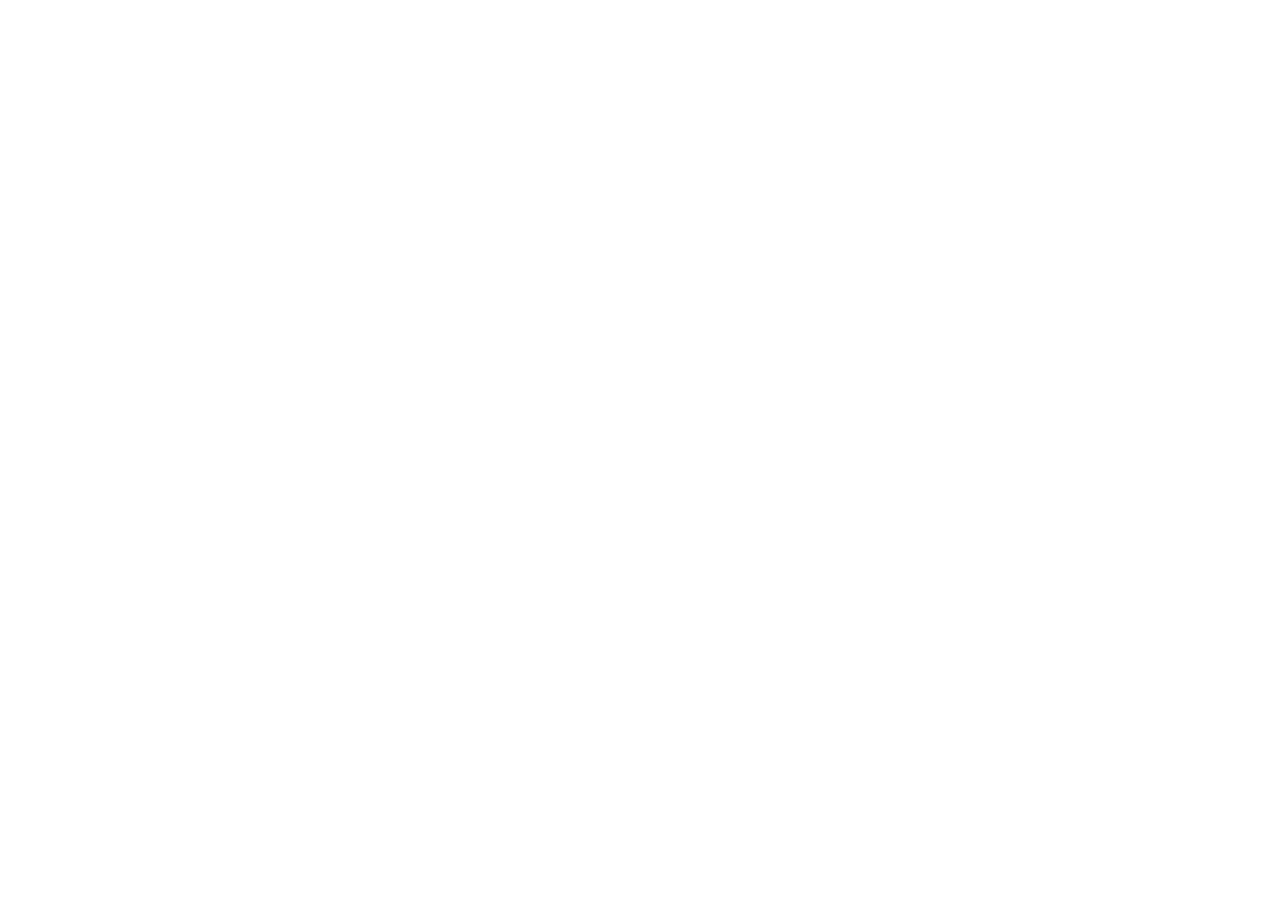
==== index.html @ 679a14f0 "Publish index.html (clean tree, Phase 6.2 re-push)" ====
<!doctype html>
<html lang="en">
  <head>
    <meta charset="utf-8" />
    <meta name="viewport" content="width=device-width, initial-scale=1, viewport-fit=cover, user-scalable=no" />
    <meta name="color-scheme" content="light dark" />
    <!-- Phase 6 PWA machinery for the app surface (route #/app). The
         manifest, service worker, icons, and greeting audio are static
         files copied verbatim from client/public/ at build time so they
         keep stable URLs. -->
    <meta name="theme-color" content="#121212" />
    <meta name="mobile-web-app-capable" content="yes" />
    <meta name="apple-mobile-web-app-capable" content="yes" />
    <meta name="apple-mobile-web-app-status-bar-style" content="black-translucent" />
    <meta name="apple-mobile-web-app-title" content="Idris OS" />
    <!-- The manifest, apple-touch-icon, and favicon links are injected at
         runtime by src/main.tsx: the bundler rewrites static link hrefs
         in this file to hashed bundle assets, which would break the
         stable URLs the PWA machinery requires. -->
    <!-- Empty inline icon: stops the browser fetching /favicon.ico, which
         lives outside the space's routes and fails auth. -->
    <link rel="icon" href="data:," />
    <title>Idris OS — Command View</title>
    
  <link rel="stylesheet" crossorigin href="./assets/index-151wm725.css"><script type="module" crossorigin src="./assets/index-xt5e1faw.js"></script></head>
  <body>
    <div
      data-generated-space-root=""
      data-generated-space-slug="idris-os-command-view"
    ></div>
  </body>
</html>
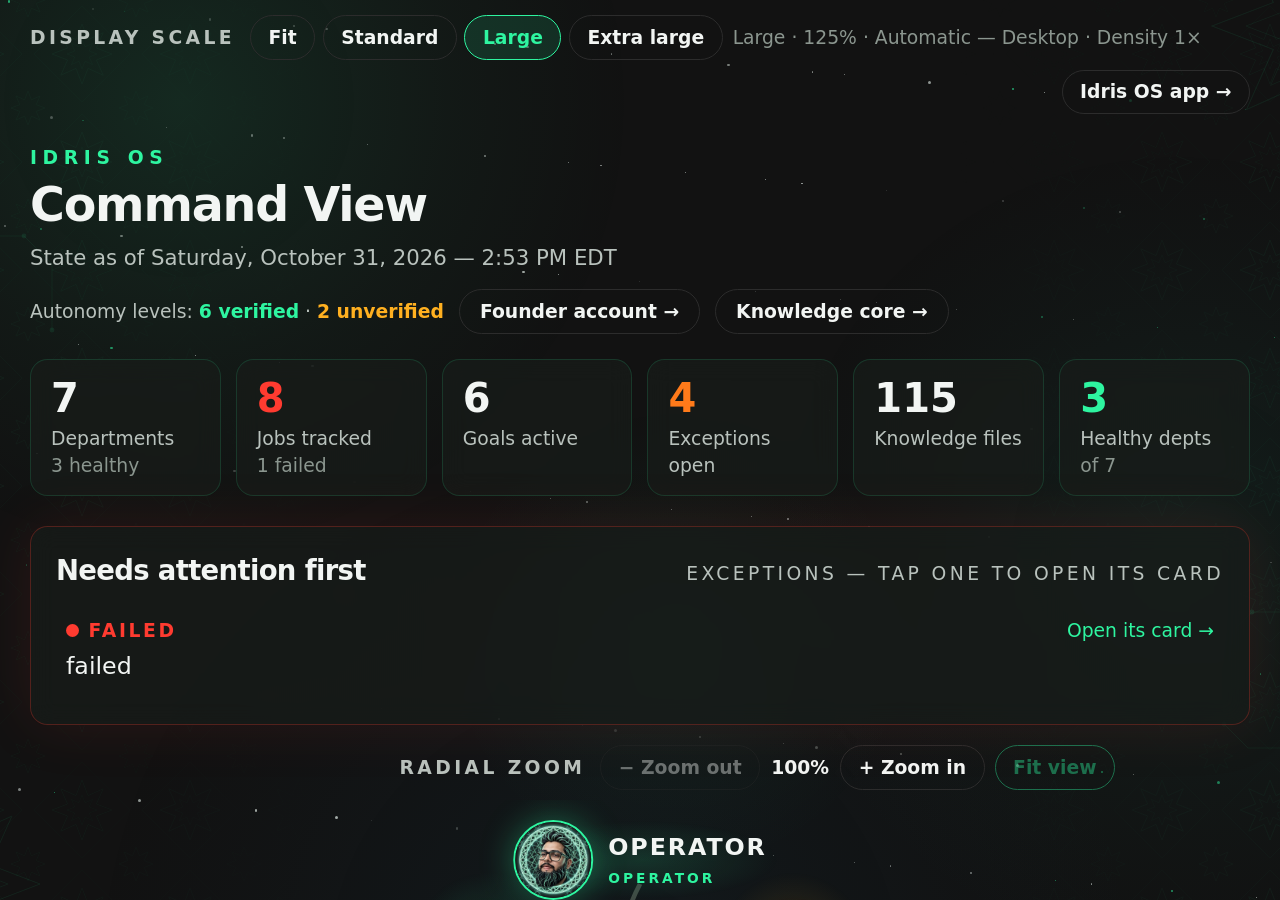
==== commit 234e1152: "Phase 6.2 fix: variant-safe render guards, error boundary, bounded snapshot settle, shell cache v2" ====
--- a/index.html
+++ b/index.html
@@ -22,7 +22,7 @@
     <link rel="icon" href="data:," />
     <title>Idris OS — Command View</title>
     
-  <link rel="stylesheet" crossorigin href="./assets/index-151wm725.css"><script type="module" crossorigin src="./assets/index-xt5e1faw.js"></script></head>
+  <link rel="stylesheet" crossorigin href="./assets/index-7gwzfdd6.css"><script type="module" crossorigin src="./assets/index-g83bqfcw.js"></script></head>
   <body>
     <div
       data-generated-space-root=""
--- a/assets/index-7gwzfdd6.css
+++ b/assets/index-7gwzfdd6.css
@@ -0,0 +1 @@
+:root{--buncss-light:initial;--buncss-dark: ;color-scheme:light dark;--twsa-safe-area-inset-top:env(safe-area-inset-top,0px);--twsa-safe-area-inset-right:env(safe-area-inset-right,0px);--twsa-safe-area-inset-bottom:env(safe-area-inset-bottom,0px);--twsa-safe-area-inset-left:env(safe-area-inset-left,0px)}@media (prefers-color-scheme:dark){:root{--buncss-light: ;--buncss-dark:initial}}html,[data-generated-space-root]{height:100%;min-height:100%}[data-generated-space-root]{overflow:auto;position:fixed;scrollbar-width:none;inset:0}.hatch-space-root[data-hatch-space-root]{--hatch-space-bottom-padding:calc(var(--bottom-padding,0px) + env(safe-area-inset-bottom,0px));box-sizing:border-box;min-height:calc(100% + var(--header-height,0px) + var(--hatch-space-bottom-padding));min-height:calc(100dvh + var(--header-height,0px) + var(--hatch-space-bottom-padding));padding-top:var(--header-height,0px);padding-bottom:var(--hatch-space-bottom-padding);background:var(--bg,#f4f7fb);color:var(--text,#0f172a)}@media (prefers-color-scheme:dark){:root:not([data-hatch-host-theme][data-hatch-color-scheme=light]) .hatch-space-root[data-hatch-space-root]{background:var(--bg,#0c111b);color:var(--text,#e5eef9)}}:root[data-hatch-host-theme][data-hatch-color-scheme=dark] .hatch-space-root[data-hatch-space-root]{background:var(--bg,#0c111b);color:var(--text,#e5eef9)}[data-generated-space-root]::-webkit-scrollbar{display:none}/*! tailwindcss v4.0.9 | MIT License | https://tailwindcss.com */@layer theme,base,components,utilities;@layer theme{:root,:host{--spacing:.25rem;--container-xl:36rem;--container-2xl:42rem;--container-5xl:64rem;--text-xs:13px;--text-xs--line-height:18px;--text-sm:15px;--text-sm--line-height:22px;--text-base:17px;--text-base--line-height:26px;--text-lg:19px;--text-lg--line-height:28px;--text-xl:22px;--text-xl--line-height:30px;--text-2xl:26px;--text-2xl--line-height:34px;--text-3xl:32px;--text-3xl--line-height:38px;--text-4xl:38px;--text-4xl--line-height:44px;--text-5xl:48px;--text-5xl--line-height:52px;--font-weight-medium:500;--font-weight-semibold:600;--font-weight-bold:700;--tracking-tight:-.025em;--tracking-wide:.025em;--leading-tight:1.25;--leading-snug:1.375;--leading-relaxed:1.625;--radius-lg:.5rem;--default-transition-duration:.15s;--default-transition-timing-function:cubic-bezier(.4,0,.2,1)}}@layer base{*,:after,:before{box-sizing:border-box;border:0 solid;margin:0;padding:0}::backdrop{box-sizing:border-box;border:0 solid;margin:0;padding:0}::-webkit-file-upload-button{box-sizing:border-box;border:0 solid;margin:0;padding:0}::file-selector-button{box-sizing:border-box;border:0 solid;margin:0;padding:0}html,:host{-webkit-text-size-adjust:100%;tab-size:4;font-feature-settings:initial;font-variation-settings:initial;-webkit-tap-highlight-color:transparent;font-family:ui-sans-serif,system-ui,-apple-system,BlinkMacSystemFont,Segoe UI,Roboto,Noto Sans,Ubuntu,Cantarell,Helvetica Neue,sans-serif,Apple Color Emoji,Segoe UI Emoji,Segoe UI Symbol,Noto Color Emoji;line-height:1.5}hr{color:inherit;border-top-width:1px;height:0}abbr:where([title]){-webkit-text-decoration:underline dotted;text-decoration:underline dotted}h1,h2,h3,h4,h5,h6{font-size:inherit;font-weight:inherit}a{color:inherit;-webkit-text-decoration:inherit;text-decoration:inherit}b,strong{font-weight:bolder}code,kbd,samp,pre{font-feature-settings:initial;font-variation-settings:initial;font-family:ui-monospace,SFMono-Regular,Menlo,Monaco,Consolas,Liberation Mono,Courier New,monospace;font-size:1em}small{font-size:80%}sub,sup{position:relative;vertical-align:baseline;font-size:75%;line-height:0}sub{bottom:-.25em}sup{top:-.5em}table{text-indent:0;border-color:inherit;border-collapse:collapse}:-moz-focusring{outline:auto}progress{vertical-align:baseline}summary{display:list-item}ol,ul,menu{list-style:none}img,svg,video,canvas,audio,iframe,embed,object{display:block;vertical-align:middle}img,video{max-width:100%;height:auto}button,input,select,optgroup,textarea{font:inherit;font-feature-settings:inherit;font-variation-settings:inherit;letter-spacing:inherit;color:inherit;opacity:1;background-color:#0000;border-radius:0}::-webkit-file-upload-button{font:inherit;font-feature-settings:inherit;font-variation-settings:inherit;letter-spacing:inherit;color:inherit;opacity:1;background-color:#0000;border-radius:0}::file-selector-button{font:inherit;font-feature-settings:inherit;font-variation-settings:inherit;letter-spacing:inherit;color:inherit;opacity:1;background-color:#0000;border-radius:0}:where(select:-webkit-any([multiple],[size])) optgroup{font-weight:bolder}:where(select:-moz-any([multiple],[size])) optgroup{font-weight:bolder}:where(select:is([multiple],[size])) optgroup{font-weight:bolder}:where(select:-webkit-any([multiple],[size])) optgroup option{padding-inline-start:20px}:where(select:-moz-any([multiple],[size])) optgroup option{padding-inline-start:20px}:where(select:is([multiple],[size])) optgroup option{padding-inline-start:20px}::-webkit-file-upload-button{margin-inline-end:4px}::file-selector-button{margin-inline-end:4px}::placeholder{opacity:1}@supports ( not (-webkit-appearance: -apple-pay-button)) or (contain-intrinsic-size: 1px){::placeholder{color:color-mix(in oklab,currentcolor 50%,transparent)}}textarea{resize:vertical}::-webkit-search-decoration{-webkit-appearance:none}::-webkit-date-and-time-value{text-align:inherit;min-height:1lh}::-webkit-datetime-edit{display:inline-flex}::-webkit-datetime-edit-fields-wrapper{padding:0}::-webkit-datetime-edit{padding-block-start:0;padding-block-end:0}::-webkit-datetime-edit-year-field{padding-block-start:0;padding-block-end:0}::-webkit-datetime-edit-month-field{padding-block-start:0;padding-block-end:0}::-webkit-datetime-edit-day-field{padding-block-start:0;padding-block-end:0}::-webkit-datetime-edit-hour-field{padding-block-start:0;padding-block-end:0}::-webkit-datetime-edit-minute-field{padding-block-start:0;padding-block-end:0}::-webkit-datetime-edit-second-field{padding-block-start:0;padding-block-end:0}::-webkit-datetime-edit-millisecond-field{padding-block-start:0;padding-block-end:0}::-webkit-datetime-edit-meridiem-field{padding-block-start:0;padding-block-end:0}::-webkit-calendar-picker-indicator{line-height:1}:-moz-ui-invalid{box-shadow:none}button{appearance:button}input:where([type=button],[type=reset],[type=submit]){appearance:button}::-webkit-file-upload-button{appearance:button}::file-selector-button{appearance:button}::-webkit-inner-spin-button{height:auto}::-webkit-outer-spin-button{height:auto}[hidden]:where(:not([hidden=until-found])){display:none!important}}@layer utilities{.pointer-events-none{pointer-events:none}.visible{visibility:visible}.absolute{position:absolute}.fixed{position:fixed}.relative{position:relative}.static{position:static}.sticky{position:sticky}.inset-0{inset:calc(var(--spacing)*0)}.inset-x-0{inset-inline:calc(var(--spacing)*0)}.top-0{top:calc(var(--spacing)*0)}.top-1\/2{top:50%}.bottom-3{bottom:calc(var(--spacing)*3)}.left-1\/2{left:50%}.-z-10{z-index:calc(10*-1)}.z-10{z-index:10}.z-20{z-index:20}.\!container{width:100%!important}@media (min-width:40rem){.\!container{max-width:40rem!important}}@media (min-width:48rem){.\!container{max-width:48rem!important}}@media (min-width:64rem){.\!container{max-width:64rem!important}}@media (min-width:80rem){.\!container{max-width:80rem!important}}@media (min-width:96rem){.\!container{max-width:96rem!important}}.container{width:100%}@media (min-width:40rem){.container{max-width:40rem}}@media (min-width:48rem){.container{max-width:48rem}}@media (min-width:64rem){.container{max-width:64rem}}@media (min-width:80rem){.container{max-width:80rem}}@media (min-width:96rem){.container{max-width:96rem}}.-mx-4{margin-inline:calc(var(--spacing)*-4)}.mx-auto{margin-inline-start:auto;margin-inline-end:auto}.mt-0\.5{margin-top:calc(var(--spacing)*.5)}.mt-1{margin-top:calc(var(--spacing)*1)}.mt-1\.5{margin-top:calc(var(--spacing)*1.5)}.mt-2{margin-top:calc(var(--spacing)*2)}.mt-2\.5{margin-top:calc(var(--spacing)*2.5)}.mt-3{margin-top:calc(var(--spacing)*3)}.mt-4{margin-top:calc(var(--spacing)*4)}.mt-5{margin-top:calc(var(--spacing)*5)}.mt-6{margin-top:calc(var(--spacing)*6)}.mt-8{margin-top:calc(var(--spacing)*8)}.mt-10{margin-top:calc(var(--spacing)*10)}.mt-16{margin-top:calc(var(--spacing)*16)}.mr-1{margin-right:calc(var(--spacing)*1)}.mb-2{margin-bottom:calc(var(--spacing)*2)}.mb-3{margin-bottom:calc(var(--spacing)*3)}.mb-4{margin-bottom:calc(var(--spacing)*4)}.ml-auto{margin-left:auto}.block{display:block}.flex{display:flex}.grid{display:grid}.hidden{display:none}.inline{display:inline}.inline-block{display:inline-block}.inline-flex{display:inline-flex}.h-1\.5{height:calc(var(--spacing)*1.5)}.h-2\.5{height:calc(var(--spacing)*2.5)}.h-12{height:calc(var(--spacing)*12)}.h-16{height:calc(var(--spacing)*16)}.h-32{height:calc(var(--spacing)*32)}.h-36{height:calc(var(--spacing)*36)}.h-full{height:100%}.min-h-screen{min-height:100vh}.w-2\.5{width:calc(var(--spacing)*2.5)}.w-12{width:calc(var(--spacing)*12)}.w-32{width:calc(var(--spacing)*32)}.w-36{width:calc(var(--spacing)*36)}.w-56{width:calc(var(--spacing)*56)}.w-\[128px\]{width:128px}.w-\[132px\]{width:132px}.w-full{width:100%}.max-w-2xl{max-width:var(--container-2xl)}.max-w-5xl{max-width:var(--container-5xl)}.max-w-\[150px\]{max-width:150px}.max-w-\[260px\]{max-width:260px}.max-w-\[680px\]{max-width:680px}.max-w-\[760px\]{max-width:760px}.max-w-xl{max-width:var(--container-xl)}.min-w-0{min-width:calc(var(--spacing)*0)}.min-w-12{min-width:calc(var(--spacing)*12)}.flex-1{flex:1}.shrink-0{flex-shrink:0}.basis-48{flex-basis:calc(var(--spacing)*48)}.-translate-x-1\/2{--tw-translate-x:calc(calc(1/2*100%)*-1);translate:var(--tw-translate-x)var(--tw-translate-y)}.-translate-y-1\/2{--tw-translate-y:calc(calc(1/2*100%)*-1);translate:var(--tw-translate-x)var(--tw-translate-y)}.transform{transform:var(--tw-rotate-x)var(--tw-rotate-y)var(--tw-rotate-z)var(--tw-skew-x)var(--tw-skew-y)}.cursor-pointer{cursor:pointer}.resize{resize:both}.scroll-mt-24{scroll-margin-top:calc(var(--spacing)*24)}.list-decimal{list-style-type:decimal}.grid-cols-2{grid-template-columns:repeat(2,minmax(0,1fr))}.flex-wrap{flex-wrap:wrap}.items-baseline{align-items:baseline}.items-center{align-items: center}.justify-between{justify-content:space-between}.justify-center{justify-content:center}.justify-end{justify-content:flex-end}.gap-1\.5{gap:calc(var(--spacing)*1.5)}.gap-2{gap:calc(var(--spacing)*2)}.gap-2\.5{gap:calc(var(--spacing)*2.5)}.gap-3{gap:calc(var(--spacing)*3)}.gap-4{gap:calc(var(--spacing)*4)}.gap-6{gap:calc(var(--spacing)*6)}:where(.space-y-0\.5>:not(:last-child)){--tw-space-y-reverse:0;margin-block-start:calc(calc(var(--spacing)*.5)*var(--tw-space-y-reverse));margin-block-end:calc(calc(var(--spacing)*.5)*calc(1 - var(--tw-space-y-reverse)))}:where(.space-y-1\.5>:not(:last-child)){--tw-space-y-reverse:0;margin-block-start:calc(calc(var(--spacing)*1.5)*var(--tw-space-y-reverse));margin-block-end:calc(calc(var(--spacing)*1.5)*calc(1 - var(--tw-space-y-reverse)))}:where(.space-y-2>:not(:last-child)){--tw-space-y-reverse:0;margin-block-start:calc(calc(var(--spacing)*2)*var(--tw-space-y-reverse));margin-block-end:calc(calc(var(--spacing)*2)*calc(1 - var(--tw-space-y-reverse)))}:where(.space-y-2\.5>:not(:last-child)){--tw-space-y-reverse:0;margin-block-start:calc(calc(var(--spacing)*2.5)*var(--tw-space-y-reverse));margin-block-end:calc(calc(var(--spacing)*2.5)*calc(1 - var(--tw-space-y-reverse)))}:where(.space-y-3>:not(:last-child)){--tw-space-y-reverse:0;margin-block-start:calc(calc(var(--spacing)*3)*var(--tw-space-y-reverse));margin-block-end:calc(calc(var(--spacing)*3)*calc(1 - var(--tw-space-y-reverse)))}:where(.space-y-4>:not(:last-child)){--tw-space-y-reverse:0;margin-block-start:calc(calc(var(--spacing)*4)*var(--tw-space-y-reverse));margin-block-end:calc(calc(var(--spacing)*4)*calc(1 - var(--tw-space-y-reverse)))}.gap-x-3{column-gap:calc(var(--spacing)*3)}.gap-x-4{column-gap:calc(var(--spacing)*4)}.gap-y-1{row-gap:calc(var(--spacing)*1)}.gap-y-2{row-gap:calc(var(--spacing)*2)}:where(.divide-y>:not(:last-child)){--tw-divide-y-reverse:0;border-bottom-style:var(--tw-border-style);border-top-style:var(--tw-border-style);border-top-width:calc(1px*var(--tw-divide-y-reverse));border-bottom-width:calc(1px*calc(1 - var(--tw-divide-y-reverse)))}:where(.divide-\[var\(--border\)\]>:not(:last-child)){border-color:var(--border)}.overflow-hidden{overflow:hidden}.rounded-\[var\(--radius\)\]{border-radius:var(--radius)}.rounded-full{border-radius:3.40282e38px}.rounded-lg{border-radius:var(--radius-lg)}.border{border-style:var(--tw-border-style);border-width:1px}.border-t{border-top-style:var(--tw-border-style);border-top-width:1px}.border-b{border-bottom-style:var(--tw-border-style);border-bottom-width:1px}.border-\[\#2EF5A0\]{border-color:#2ef5a0}.border-\[\#FFB020\]{border-color:#ffb020}.border-\[rgba\(255\,255\,255\,0\.05\)\]{border-color:#ffffff0d}.border-\[rgba\(255\,255\,255\,0\.06\)\]{border-color:#ffffff0f}.border-\[var\(--accent\)\]{border-color:var(--accent)}.border-\[var\(--border\)\]{border-color:var(--border)}.bg-\[rgba\(0\,0\,0\,0\.25\)\]{background-color:#00000040}.bg-\[rgba\(46\,245\,160\,0\.12\)\]{background-color:#2ef5a01f}.bg-\[rgba\(46\,245\,160\,0\.14\)\]{background-color:#2ef5a024}.bg-\[var\(--accent\)\]{background-color:var(--accent)}.bg-\[var\(--surface\)\]{background-color:var(--surface)}.object-cover{object-fit:cover}.p-3\.5{padding:calc(var(--spacing)*3.5)}.p-4{padding:calc(var(--spacing)*4)}.p-5{padding:calc(var(--spacing)*5)}.px-2{padding-inline:calc(var(--spacing)*2)}.px-2\.5{padding-inline:calc(var(--spacing)*2.5)}.px-3{padding-inline:calc(var(--spacing)*3)}.px-3\.5{padding-inline:calc(var(--spacing)*3.5)}.px-4{padding-inline:calc(var(--spacing)*4)}.px-5{padding-inline:calc(var(--spacing)*5)}.py-0\.5{padding-block:calc(var(--spacing)*.5)}.py-1{padding-block:calc(var(--spacing)*1)}.py-1\.5{padding-block:calc(var(--spacing)*1.5)}.py-2{padding-block:calc(var(--spacing)*2)}.py-2\.5{padding-block:calc(var(--spacing)*2.5)}.py-3{padding-block:calc(var(--spacing)*3)}.py-4{padding-block:calc(var(--spacing)*4)}.py-10{padding-block:calc(var(--spacing)*10)}.py-16{padding-block:calc(var(--spacing)*16)}.pt-2{padding-top:calc(var(--spacing)*2)}.pt-3{padding-top:calc(var(--spacing)*3)}.pt-4{padding-top:calc(var(--spacing)*4)}.pt-5{padding-top:calc(var(--spacing)*5)}.pt-6{padding-top:calc(var(--spacing)*6)}.pb-1\.5{padding-bottom:calc(var(--spacing)*1.5)}.pb-2\.5{padding-bottom:calc(var(--spacing)*2.5)}.pb-3{padding-bottom:calc(var(--spacing)*3)}.pb-10{padding-bottom:calc(var(--spacing)*10)}.pl-5{padding-left:calc(var(--spacing)*5)}.text-center{text-align:center}.text-left{text-align:left}.text-right{text-align:right}.text-2xl{font-size:var(--text-2xl);line-height:var(--tw-leading,var(--text-2xl--line-height))}.text-3xl{font-size:var(--text-3xl);line-height:var(--tw-leading,var(--text-3xl--line-height))}.text-4xl{font-size:var(--text-4xl);line-height:var(--tw-leading,var(--text-4xl--line-height))}.text-5xl{font-size:var(--text-5xl);line-height:var(--tw-leading,var(--text-5xl--line-height))}.text-base{font-size:var(--text-base);line-height:var(--tw-leading,var(--text-base--line-height))}.text-lg{font-size:var(--text-lg);line-height:var(--tw-leading,var(--text-lg--line-height))}.text-sm{font-size:var(--text-sm);line-height:var(--tw-leading,var(--text-sm--line-height))}.text-xl{font-size:var(--text-xl);line-height:var(--tw-leading,var(--text-xl--line-height))}.text-xs{font-size:var(--text-xs);line-height:var(--tw-leading,var(--text-xs--line-height))}.text-\[10px\]{font-size:10px}.text-\[11px\]{font-size:11px}.text-\[13px\]{font-size:13px}.text-\[15px\]{font-size:15px}.leading-relaxed{--tw-leading:var(--leading-relaxed);line-height:var(--leading-relaxed)}.leading-snug{--tw-leading:var(--leading-snug);line-height:var(--leading-snug)}.leading-tight{--tw-leading:var(--leading-tight);line-height:var(--leading-tight)}.font-bold{--tw-font-weight:var(--font-weight-bold);font-weight:var(--font-weight-bold)}.font-medium{--tw-font-weight:var(--font-weight-medium);font-weight:var(--font-weight-medium)}.font-semibold{--tw-font-weight:var(--font-weight-semibold);font-weight:var(--font-weight-semibold)}.tracking-\[0\.3em\]{--tw-tracking:.3em;letter-spacing:.3em}.tracking-\[0\.04em\]{--tw-tracking:.04em;letter-spacing:.04em}.tracking-\[0\.06em\]{--tw-tracking:.06em;letter-spacing:.06em}.tracking-\[0\.08em\]{--tw-tracking:.08em;letter-spacing:.08em}.tracking-\[0\.14em\]{--tw-tracking:.14em;letter-spacing:.14em}.tracking-\[0\.16em\]{--tw-tracking:.16em;letter-spacing:.16em}.tracking-\[0\.18em\]{--tw-tracking:.18em;letter-spacing:.18em}.tracking-\[0\.22em\]{--tw-tracking:.22em;letter-spacing:.22em}.tracking-tight{--tw-tracking:var(--tracking-tight);letter-spacing:var(--tracking-tight)}.tracking-wide{--tw-tracking:var(--tracking-wide);letter-spacing:var(--tracking-wide)}.break-words{overflow-wrap:break-word}.break-all{word-break:break-all}.whitespace-nowrap{white-space:nowrap}.text-\[\#2EF5A0\]{color:#2ef5a0}.text-\[\#FF3B30\]{color:#ff3b30}.text-\[\#FFB020\]{color:#ffb020}.text-\[var\(--accent\)\]{color:var(--accent)}.text-\[var\(--dim\)\]{color:var(--dim)}.text-\[var\(--faint\)\]{color:var(--faint)}.text-\[var\(--text\)\]{color:var(--text)}.uppercase{text-transform:uppercase}.tabular-nums{--tw-numeric-spacing:tabular-nums;font-variant-numeric:var(--tw-ordinal,)var(--tw-slashed-zero,)var(--tw-numeric-figure,)var(--tw-numeric-spacing,)var(--tw-numeric-fraction,)}.ring{--tw-ring-shadow:var(--tw-ring-inset,)0 0 0 calc(1px + var(--tw-ring-offset-width))var(--tw-ring-color,currentColor);box-shadow:var(--tw-inset-shadow),var(--tw-inset-ring-shadow),var(--tw-ring-offset-shadow),var(--tw-ring-shadow),var(--tw-shadow)}.blur{--tw-blur:blur(8px);filter:var(--tw-blur,)var(--tw-brightness,)var(--tw-contrast,)var(--tw-grayscale,)var(--tw-hue-rotate,)var(--tw-invert,)var(--tw-saturate,)var(--tw-sepia,)var(--tw-drop-shadow,)}.filter{filter:var(--tw-blur,)var(--tw-brightness,)var(--tw-contrast,)var(--tw-grayscale,)var(--tw-hue-rotate,)var(--tw-invert,)var(--tw-saturate,)var(--tw-sepia,)var(--tw-drop-shadow,)}.transition{transition-property:color,background-color,border-color,outline-color,text-decoration-color,fill,stroke,--tw-gradient-from,--tw-gradient-via,--tw-gradient-to,opacity,box-shadow,transform,translate,scale,rotate,filter,-webkit-backdrop-filter,backdrop-filter;transition-timing-function:var(--tw-ease,var(--default-transition-timing-function));transition-duration:var(--tw-duration,var(--default-transition-duration))}.transition-transform{transition-property:transform,translate,scale,rotate;transition-timing-function:var(--tw-ease,var(--default-transition-timing-function));transition-duration:var(--tw-duration,var(--default-transition-duration))}.safe{--twsa-safe-area-inset-top:env(safe-area-inset-top);--twsa-safe-area-inset-right:env(safe-area-inset-right);--twsa-safe-area-inset-bottom:env(safe-area-inset-bottom);--twsa-safe-area-inset-left:env(safe-area-inset-left)}.outline-none{--tw-outline-style:none;outline-style:none}@media (hover:hover){.group-hover\:scale-105:is(:where(.group):hover *){--tw-scale-x:105%;--tw-scale-y:105%;--tw-scale-z:105%;scale:var(--tw-scale-x)var(--tw-scale-y)}}.first\:pt-0:first-child{padding-top:calc(var(--spacing)*0)}.last\:border-0:last-child{border-style:var(--tw-border-style);border-width:0}.last\:pb-0:last-child{padding-bottom:calc(var(--spacing)*0)}@media (hover:hover){.hover\:scale-105:hover{--tw-scale-x:105%;--tw-scale-y:105%;--tw-scale-z:105%;scale:var(--tw-scale-x)var(--tw-scale-y)}}@media (hover:hover){.hover\:scale-\[1\.02\]:hover{scale:1.02}}@media (hover:hover){.hover\:border-\[var\(--accent\)\]:hover{border-color:var(--accent)}}@media (hover:hover){.hover\:bg-\[rgba\(46\,245\,160\,0\.10\)\]:hover{background-color:#2ef5a01a}}@media (hover:hover){.hover\:bg-\[rgba\(255\,255\,255\,0\.04\)\]:hover{background-color:#ffffff0a}}@media (hover:hover){.hover\:text-\[var\(--accent\)\]:hover{color:var(--accent)}}@media (hover:hover){.hover\:underline:hover{text-decoration-line:underline}}.focus-visible\:ring-2:focus-visible{--tw-ring-shadow:var(--tw-ring-inset,)0 0 0 calc(2px + var(--tw-ring-offset-width))var(--tw-ring-color,currentColor);box-shadow:var(--tw-inset-shadow),var(--tw-inset-ring-shadow),var(--tw-ring-offset-shadow),var(--tw-ring-shadow),var(--tw-shadow)}.focus-visible\:ring-\[var\(--accent\)\]:focus-visible{--tw-ring-color:var(--accent)}.focus-visible\:outline-2:focus-visible{outline-style:var(--tw-outline-style);outline-width:2px}.focus-visible\:outline-\[var\(--accent\)\]:focus-visible{outline-color:var(--accent)}@media (hover:hover){.enabled\:hover\:border-\[var\(--accent\)\]:enabled:hover{border-color:var(--accent)}}@media (hover:hover){.enabled\:hover\:bg-\[rgba\(46\,245\,160\,0\.10\)\]:enabled:hover{background-color:#2ef5a01a}}@media (hover:hover){.enabled\:hover\:text-\[var\(--accent\)\]:enabled:hover{color:var(--accent)}}.disabled\:cursor-default:disabled{cursor:default}.disabled\:opacity-40:disabled{opacity:.4}@media (min-width:40rem){.sm\:-mx-6{margin-inline:calc(var(--spacing)*-6)}}@media (min-width:40rem){.sm\:h-16{height:calc(var(--spacing)*16)}}@media (min-width:40rem){.sm\:h-40{height:calc(var(--spacing)*40)}}@media (min-width:40rem){.sm\:h-44{height:calc(var(--spacing)*44)}}@media (min-width:40rem){.sm\:w-16{width:calc(var(--spacing)*16)}}@media (min-width:40rem){.sm\:w-40{width:calc(var(--spacing)*40)}}@media (min-width:40rem){.sm\:w-44{width:calc(var(--spacing)*44)}}@media (min-width:40rem){.sm\:grid-cols-2{grid-template-columns:repeat(2,minmax(0,1fr))}}@media (min-width:40rem){.sm\:grid-cols-3{grid-template-columns:repeat(3,minmax(0,1fr))}}@media (min-width:40rem){.sm\:grid-cols-4{grid-template-columns:repeat(4,minmax(0,1fr))}}@media (min-width:40rem){.sm\:grid-cols-5{grid-template-columns:repeat(5,minmax(0,1fr))}}@media (min-width:40rem){.sm\:p-5{padding:calc(var(--spacing)*5)}}@media (min-width:40rem){.sm\:p-6{padding:calc(var(--spacing)*6)}}@media (min-width:40rem){.sm\:px-5{padding-inline:calc(var(--spacing)*5)}}@media (min-width:40rem){.sm\:px-6{padding-inline:calc(var(--spacing)*6)}}@media (min-width:40rem){.sm\:text-lg{font-size:var(--text-lg);line-height:var(--tw-leading,var(--text-lg--line-height))}}@media (min-width:40rem){.sm\:text-\[11px\]{font-size:11px}}@media (min-width:40rem){.sm\:tracking-\[0\.22em\]{--tw-tracking:.22em;letter-spacing:.22em}}@media (min-width:64rem){.lg\:grid-cols-3{grid-template-columns:repeat(3,minmax(0,1fr))}}@media (min-width:64rem){.lg\:grid-cols-6{grid-template-columns:repeat(6,minmax(0,1fr))}}}:root{--twsa-safe-area-inset-top:env(safe-area-inset-top);--twsa-safe-area-inset-right:env(safe-area-inset-right);--twsa-safe-area-inset-bottom:env(safe-area-inset-bottom);--twsa-safe-area-inset-left:env(safe-area-inset-left);--buncss-light: ;--buncss-dark:initial;--buncss-light: ;--buncss-dark:initial;color-scheme:dark;--bg:#121212;--surface:#181818;--surface-alt:#1e1e1e;--glass:#181c1ab8;--glass-border:#2ef5a024;--text:#f2f5f3;--dim:#b9c2bd;--faint:#8b968f;--border:#2c2c2c;--accent:#2ef5a0;--radius:14px;--space-surface:var(--surface);--space-surface-alt:var(--surface-alt);--space-muted:var(--dim);--space-border:var(--border);--space-accent:var(--accent)}[data-hatch-space-root]{background:radial-gradient(1100px 620px at 85% -10%,#2ef5a012,transparent 60%),radial-gradient(900px 560px at 8% 32%,#126e5c17,transparent 62%),radial-gradient(1000px 720px at 50% 112%,#0e34481f,transparent 65%),var(--bg);color:var(--text);font-family:Avenir Next,Segoe UI,system-ui,-apple-system,BlinkMacSystemFont,Roboto,Noto Sans,Ubuntu,Cantarell,Helvetica Neue,Arial,sans-serif}@keyframes os-halo-pulse-kf{0%,to{opacity:.55}50%{opacity:1}}@media (prefers-reduced-motion:no-preference){.os-halo-pulse{animation:3.2s ease-in-out infinite os-halo-pulse-kf}}.os-halo-steady{opacity:.9}.os-halo-failed{opacity:1}@keyframes os-descend{0%{opacity:0;transform:translateY(14px)scale(.995)}to{opacity:1;transform:translateY(0)scale(1)}}@media (prefers-reduced-motion:no-preference){.os-view-enter{animation:.38s cubic-bezier(.22,.9,.3,1) both os-descend}}@keyframes os-arrive{0%{box-shadow:0 0 0 3px #2ef5a0d9,0 0 44px #2ef5a059}to{box-shadow:0 0 #2ef5a000,0 0 #2ef5a000}}@media (prefers-reduced-motion:no-preference){.os-arrive{animation:2.4s ease-out .15s both os-arrive}}.glass{background:var(--glass);border:1px solid var(--glass-border);backdrop-filter:blur(10px)}[data-hatch-space-root],[data-hatch-space-root] *{overflow-anchor:none}@property --tw-translate-x{syntax:"*";inherits:false;initial-value:0}@property --tw-translate-y{syntax:"*";inherits:false;initial-value:0}@property --tw-translate-z{syntax:"*";inherits:false;initial-value:0}@property --tw-rotate-x{syntax:"*";inherits:false;initial-value:rotateX(0)}@property --tw-rotate-y{syntax:"*";inherits:false;initial-value:rotateY(0)}@property --tw-rotate-z{syntax:"*";inherits:false;initial-value:rotateZ(0)}@property --tw-skew-x{syntax:"*";inherits:false;initial-value:skewX(0)}@property --tw-skew-y{syntax:"*";inherits:false;initial-value:skewY(0)}@property --tw-space-y-reverse{syntax:"*";inherits:false;initial-value:0}@property --tw-divide-y-reverse{syntax:"*";inherits:false;initial-value:0}@property --tw-border-style{syntax:"*";inherits:false;initial-value:solid}@property --tw-leading{syntax:"*";inherits:false}@property --tw-font-weight{syntax:"*";inherits:false}@property --tw-tracking{syntax:"*";inherits:false}@property --tw-ordinal{syntax:"*";inherits:false}@property --tw-slashed-zero{syntax:"*";inherits:false}@property --tw-numeric-figure{syntax:"*";inherits:false}@property --tw-numeric-spacing{syntax:"*";inherits:false}@property --tw-numeric-fraction{syntax:"*";inherits:false}@property --tw-shadow{syntax:"*";inherits:false;initial-value:0 0 #0000}@property --tw-shadow-color{syntax:"*";inherits:false}@property --tw-inset-shadow{syntax:"*";inherits:false;initial-value:0 0 #0000}@property --tw-inset-shadow-color{syntax:"*";inherits:false}@property --tw-ring-color{syntax:"*";inherits:false}@property --tw-ring-shadow{syntax:"*";inherits:false;initial-value:0 0 #0000}@property --tw-inset-ring-color{syntax:"*";inherits:false}@property --tw-inset-ring-shadow{syntax:"*";inherits:false;initial-value:0 0 #0000}@property --tw-ring-inset{syntax:"*";inherits:false}@property --tw-ring-offset-width{syntax:"<length>";inherits:false;initial-value:0}@property --tw-ring-offset-color{syntax:"*";inherits:false;initial-value:#fff}@property --tw-ring-offset-shadow{syntax:"*";inherits:false;initial-value:0 0 #0000}@property --tw-blur{syntax:"*";inherits:false}@property --tw-brightness{syntax:"*";inherits:false}@property --tw-contrast{syntax:"*";inherits:false}@property --tw-grayscale{syntax:"*";inherits:false}@property --tw-hue-rotate{syntax:"*";inherits:false}@property --tw-invert{syntax:"*";inherits:false}@property --tw-opacity{syntax:"*";inherits:false}@property --tw-saturate{syntax:"*";inherits:false}@property --tw-sepia{syntax:"*";inherits:false}@property --tw-drop-shadow{syntax:"*";inherits:false}@property --tw-scale-x{syntax:"*";inherits:false;initial-value:1}@property --tw-scale-y{syntax:"*";inherits:false;initial-value:1}@property --tw-scale-z{syntax:"*";inherits:false;initial-value:1}@property --tw-outline-style{syntax:"*";inherits:false;initial-value:solid}
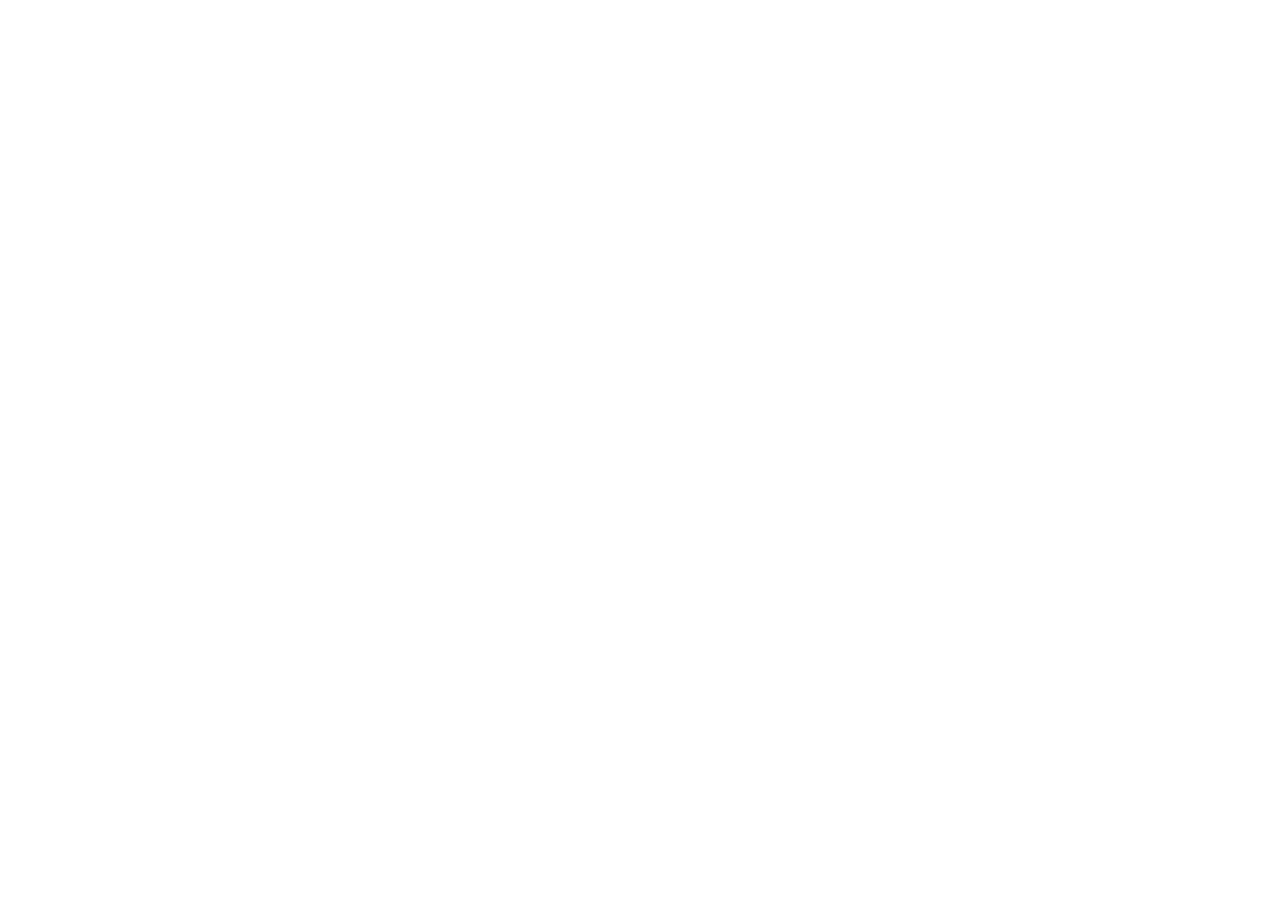
==== commit 8e89132f: "Idris OS: greeting button removed, icons regenerated from final figure (founder corrections Oct 31, " ====
--- a/index.html
+++ b/index.html
@@ -22,7 +22,7 @@
     <link rel="icon" href="data:," />
     <title>Idris OS — Command View</title>
     
-  <link rel="stylesheet" crossorigin href="./assets/index-7gwzfdd6.css"><script type="module" crossorigin src="./assets/index-g83bqfcw.js"></script></head>
+  <link rel="stylesheet" crossorigin href="./assets/index-pqq0r61w.css"><script type="module" crossorigin src="./assets/index-57g19jtg.js"></script></head>
   <body>
     <div
       data-generated-space-root=""
